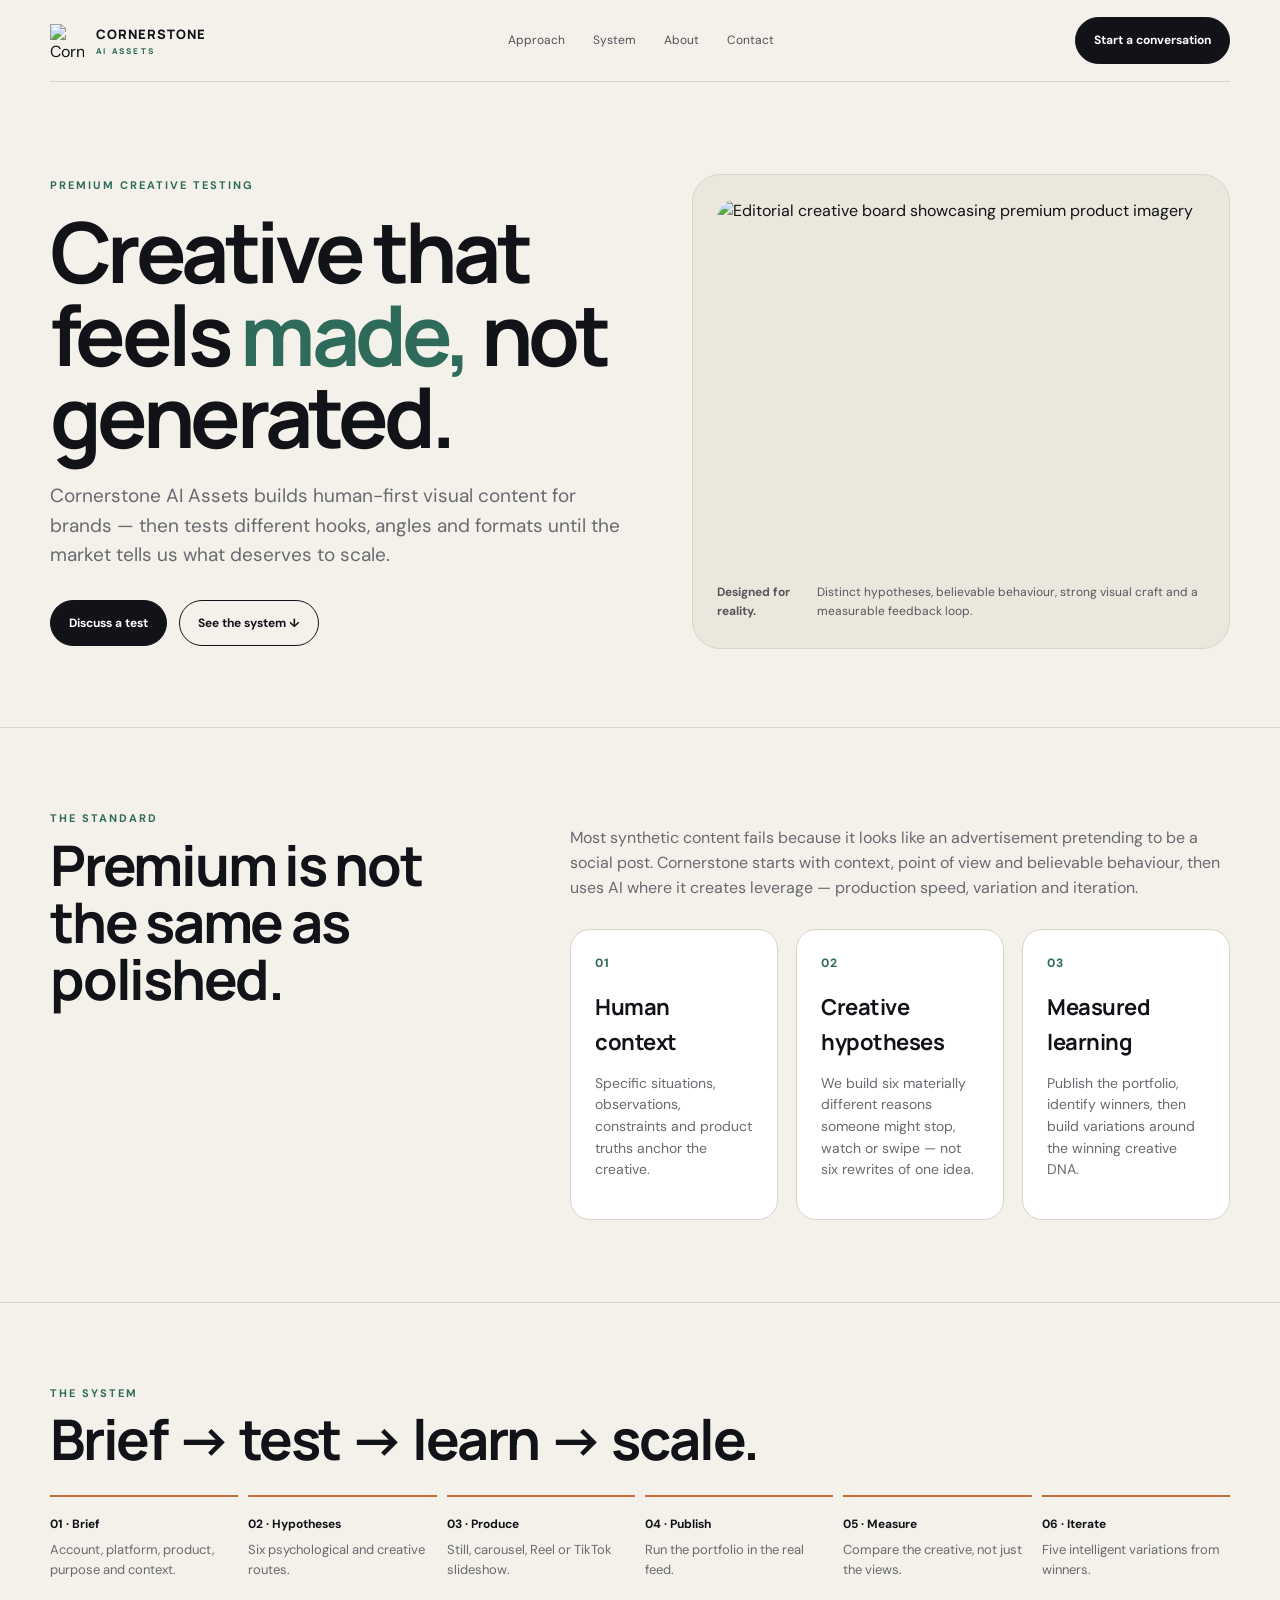
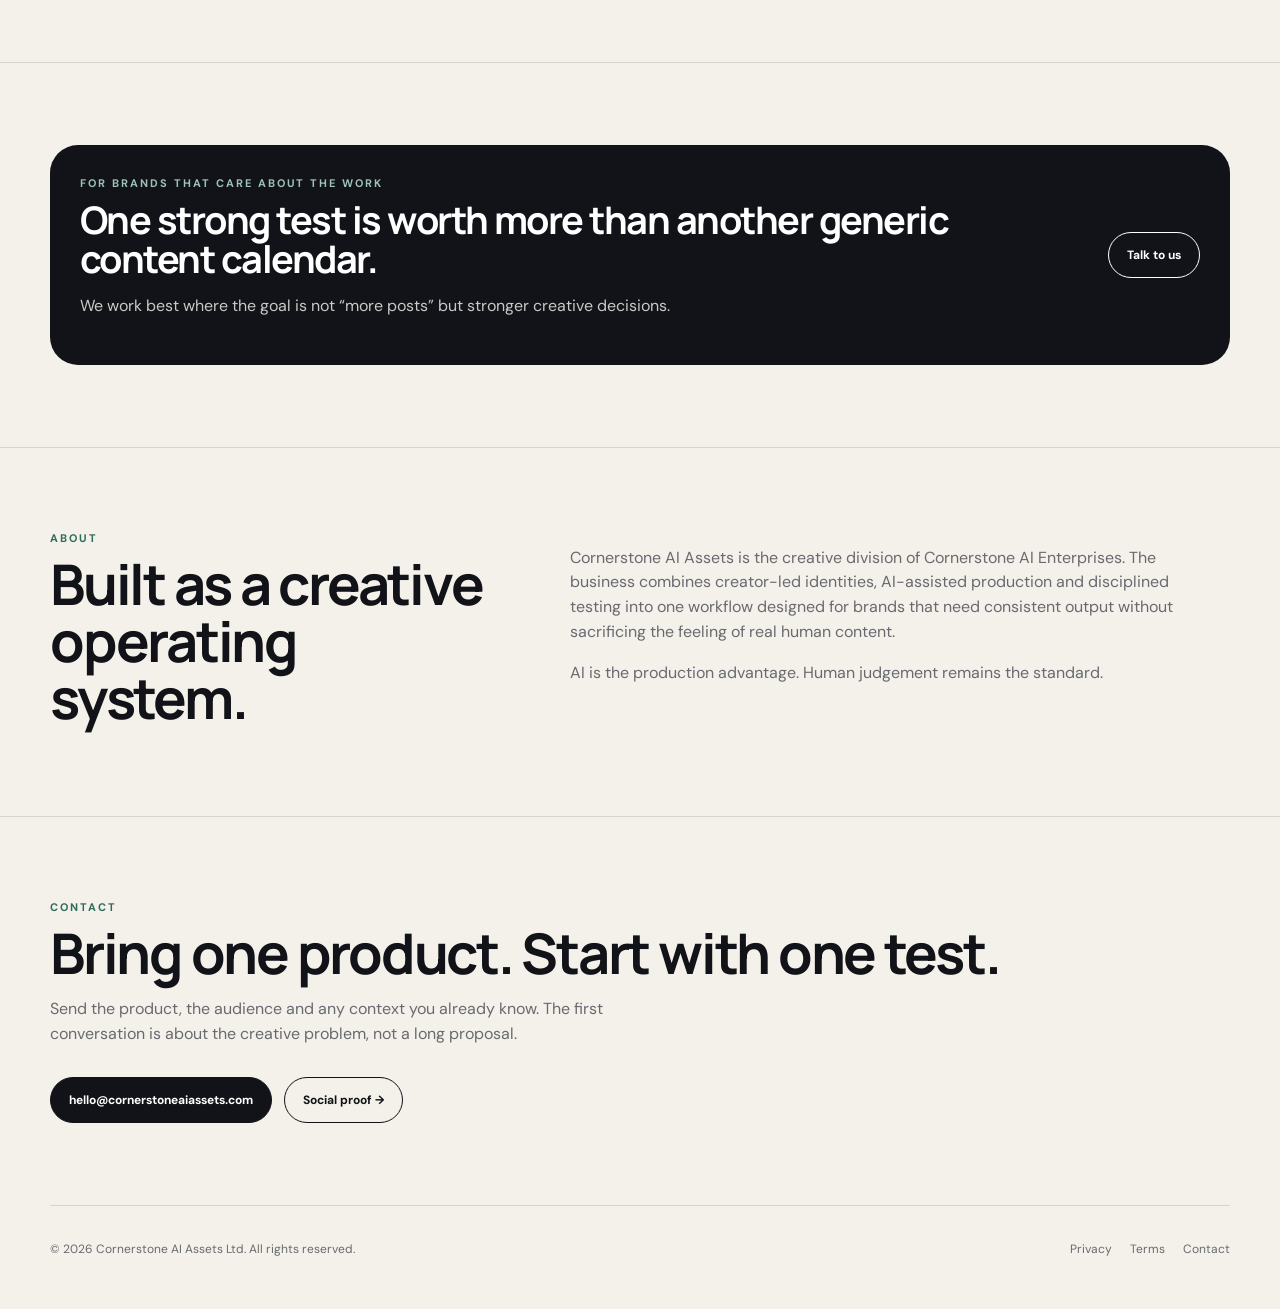
==== index.html @ 00a8f66e "Build Cornerstone AI Assets landing page" ====
<!doctype html>
<html lang="en-GB">
<head>
  <meta charset="UTF-8" />
  <meta name="viewport" content="width=device-width, initial-scale=1.0" />
  <meta name="description" content="Cornerstone AI Assets creates and tests premium, human-first visual content for brands — from creator-led stills and slideshows to short-form video." />
  <meta name="theme-color" content="#F4F1EA" />
  <meta property="og:title" content="Cornerstone AI Assets — Creative Testing, Built for Reality" />
  <meta property="og:description" content="Premium AI-assisted creative built around human context, distinct hypotheses and measurable testing." />
  <meta property="og:type" content="website" />
  <meta property="og:url" content="https://www.cornerstoneaiassets.com/" />
  <meta property="og:image" content="https://www.cornerstoneaiassets.com/assets/social-preview.png" />
  <meta name="twitter:card" content="summary_large_image" />
  <meta name="twitter:title" content="Cornerstone AI Assets" />
  <meta name="twitter:description" content="Premium AI-assisted creative built around human context and measurable testing." />
  <meta name="twitter:image" content="https://www.cornerstoneaiassets.com/assets/social-preview.png" />
  <link rel="icon" href="assets/logo-mark.svg" type="image/svg+xml" />
  <title>Cornerstone AI Assets</title>
  <link rel="preconnect" href="https://fonts.googleapis.com" />
  <link rel="preconnect" href="https://fonts.gstatic.com" crossorigin />
  <link href="https://fonts.googleapis.com/css2?family=DM+Sans:wght@400;500;600;700&family=Manrope:wght@500;600;700;800&display=swap" rel="stylesheet" />
  <style>
    :root{--paper:#F4F1EA;--ink:#111318;--muted:#686A70;--line:#D9D4CA;--accent:#2F6B5B;--accent2:#C86B3C;--panel:#ECE7DC;--white:#fff}
    *{box-sizing:border-box}html{scroll-behavior:smooth}body{margin:0;background:var(--paper);color:var(--ink);font-family:'DM Sans',system-ui,sans-serif;line-height:1.55}a{color:inherit;text-decoration:none}.wrap{width:min(1180px,calc(100% - 40px));margin:auto}.nav{height:82px;display:flex;align-items:center;justify-content:space-between;border-bottom:1px solid var(--line)}.brand{display:flex;align-items:center;gap:12px}.brand img{width:34px;height:34px}.brandname{font-family:Manrope,sans-serif;font-weight:800;letter-spacing:.08em;font-size:13px}.brandname small{display:block;color:var(--accent);font-size:8px;letter-spacing:.28em;margin-top:1px}.links{display:flex;gap:28px;font-size:12px;color:#4F5258}.links a:hover{color:var(--ink)}.btn{display:inline-flex;align-items:center;justify-content:center;gap:8px;padding:13px 18px;border:1px solid var(--ink);border-radius:999px;font-size:12px;font-weight:700}.btn.primary{background:var(--ink);color:var(--white)}.btn.soft{background:transparent}.hero{padding:92px 0 78px;display:grid;grid-template-columns:1.03fr .97fr;gap:70px;align-items:center}.eyebrow{font-size:11px;letter-spacing:.18em;text-transform:uppercase;color:var(--accent);font-weight:700}.hero h1{font-family:Manrope,sans-serif;font-size:clamp(50px,7vw,84px);line-height:.98;letter-spacing:-.055em;margin:16px 0 24px;max-width:760px}.hero h1 span{color:var(--accent)}.hero p{font-size:19px;color:var(--muted);max-width:610px}.actions{display:flex;gap:12px;margin-top:30px;flex-wrap:wrap}.hero-card{background:var(--panel);border:1px solid var(--line);border-radius:28px;padding:24px}.hero-card img{width:100%;display:block;border-radius:20px;aspect-ratio:4/3;object-fit:cover;object-position:center}.note{display:flex;gap:18px;align-items:flex-start;padding:18px 0 4px;font-size:12px;color:#55575D}.section{padding:82px 0;border-top:1px solid var(--line)}.section-grid{display:grid;grid-template-columns:.8fr 1.2fr;gap:80px}.section h2{font-family:Manrope,sans-serif;font-size:clamp(34px,5vw,56px);line-height:1.02;letter-spacing:-.04em;margin:8px 0}.section p{color:var(--muted);max-width:650px}.cards{display:grid;grid-template-columns:repeat(3,1fr);gap:18px}.card{background:var(--white);border:1px solid var(--line);border-radius:20px;padding:24px}.card .num{color:var(--accent);font-weight:800;font-size:12px;letter-spacing:.1em}.card h3{font-family:Manrope,sans-serif;font-size:22px;letter-spacing:-.02em;margin:18px 0 8px}.card p{font-size:14px}.strip{background:var(--ink);color:var(--white);border-radius:28px;padding:30px;display:grid;grid-template-columns:1fr auto;gap:30px;align-items:center}.strip p{color:#C9C9C7}.steps{display:grid;grid-template-columns:repeat(6,1fr);gap:10px;margin-top:28px}.step{border-top:2px solid var(--accent2);padding-top:14px}.step b{font-size:12px}.step span{display:block;font-size:13px;color:var(--muted);margin-top:4px}.footer{border-top:1px solid var(--line);padding:34px 0 50px;font-size:12px;color:var(--muted);display:flex;justify-content:space-between;gap:20px}.footer .legal{display:flex;gap:18px}.small{font-size:11px}.about{max-width:700px}.about p{font-size:16px}@media(max-width:900px){.links{display:none}.hero,.section-grid{grid-template-columns:1fr;gap:36px}.cards{grid-template-columns:1fr}.steps{grid-template-columns:repeat(2,1fr)}.strip{grid-template-columns:1fr}.hero{padding-top:56px}.hero h1{font-size:54px}}
  </style>
</head>
<body>
<header class="wrap nav">
  <a class="brand" href="#top"><img src="assets/logo-mark.svg" alt="Cornerstone AI Assets"/><span class="brandname">CORNERSTONE <small>AI ASSETS</small></span></a>
  <nav class="links"><a href="#work">Approach</a><a href="#system">System</a><a href="#about">About</a><a href="#contact">Contact</a></nav>
  <a class="btn primary" href="mailto:hello@cornerstoneaiassets.com?subject=Creative%20Test">Start a conversation</a>
</header>

<main id="top">
<section class="wrap hero">
  <div>
    <div class="eyebrow">Premium creative testing</div>
    <h1>Creative that feels <span>made,</span> not generated.</h1>
    <p>Cornerstone AI Assets builds human-first visual content for brands — then tests different hooks, angles and formats until the market tells us what deserves to scale.</p>
    <div class="actions"><a class="btn primary" href="mailto:hello@cornerstoneaiassets.com?subject=Creative%20Test">Discuss a test</a><a class="btn soft" href="#system">See the system ↓</a></div>
  </div>
  <div class="hero-card"><img src="assets/hero-editorial.jpg" alt="Editorial creative board showcasing premium product imagery"/><div class="note"><strong>Designed for reality.</strong><span>Distinct hypotheses, believable behaviour, strong visual craft and a measurable feedback loop.</span></div></div>
</section>

<section id="work" class="section"><div class="wrap section-grid"><div><div class="eyebrow">The standard</div><h2>Premium is not the same as polished.</h2></div><div><p>Most synthetic content fails because it looks like an advertisement pretending to be a social post. Cornerstone starts with context, point of view and believable behaviour, then uses AI where it creates leverage — production speed, variation and iteration.</p><div class="cards" style="margin-top:28px"><article class="card"><div class="num">01</div><h3>Human context</h3><p>Specific situations, observations, constraints and product truths anchor the creative.</p></article><article class="card"><div class="num">02</div><h3>Creative hypotheses</h3><p>We build six materially different reasons someone might stop, watch or swipe — not six rewrites of one idea.</p></article><article class="card"><div class="num">03</div><h3>Measured learning</h3><p>Publish the portfolio, identify winners, then build variations around the winning creative DNA.</p></article></div></div></div></section>

<section id="system" class="section"><div class="wrap"><div class="eyebrow">The system</div><h2>Brief → test → learn → scale.</h2><div class="steps"><div class="step"><b>01 · Brief</b><span>Account, platform, product, purpose and context.</span></div><div class="step"><b>02 · Hypotheses</b><span>Six psychological and creative routes.</span></div><div class="step"><b>03 · Produce</b><span>Still, carousel, Reel or TikTok slideshow.</span></div><div class="step"><b>04 · Publish</b><span>Run the portfolio in the real feed.</span></div><div class="step"><b>05 · Measure</b><span>Compare the creative, not just the views.</span></div><div class="step"><b>06 · Iterate</b><span>Five intelligent variations from winners.</span></div></div></div></section>

<section class="section"><div class="wrap"><div class="strip"><div><div class="eyebrow" style="color:#9FC2B6">For brands that care about the work</div><h2 style="color:#fff;margin:8px 0;font-size:38px">One strong test is worth more than another generic content calendar.</h2><p>We work best where the goal is not “more posts” but stronger creative decisions.</p></div><a class="btn" style="border-color:#fff;color:#fff" href="mailto:hello@cornerstoneaiassets.com?subject=Creative%20Test">Talk to us</a></div></div></section>

<section id="about" class="section"><div class="wrap section-grid"><div><div class="eyebrow">About</div><h2>Built as a creative operating system.</h2></div><div class="about"><p>Cornerstone AI Assets is the creative division of Cornerstone AI Enterprises. The business combines creator-led identities, AI-assisted production and disciplined testing into one workflow designed for brands that need consistent output without sacrificing the feeling of real human content.</p><p>AI is the production advantage. Human judgement remains the standard.</p></div></div></section>

<section id="contact" class="section"><div class="wrap"><div class="eyebrow">Contact</div><h2>Bring one product. Start with one test.</h2><p style="max-width:620px">Send the product, the audience and any context you already know. The first conversation is about the creative problem, not a long proposal.</p><div class="actions"><a class="btn primary" href="mailto:hello@cornerstoneaiassets.com?subject=Creative%20Test">hello@cornerstoneaiassets.com</a><a class="btn soft" href="https://www.instagram.com/" rel="noopener">Social proof →</a></div></div></section>
</main>

<footer class="wrap footer"><span>© 2026 Cornerstone AI Assets Ltd. All rights reserved.</span><div class="legal"><a href="privacy.html">Privacy</a><a href="terms.html">Terms</a><a href="contact.html">Contact</a></div></footer>
</body>
</html>
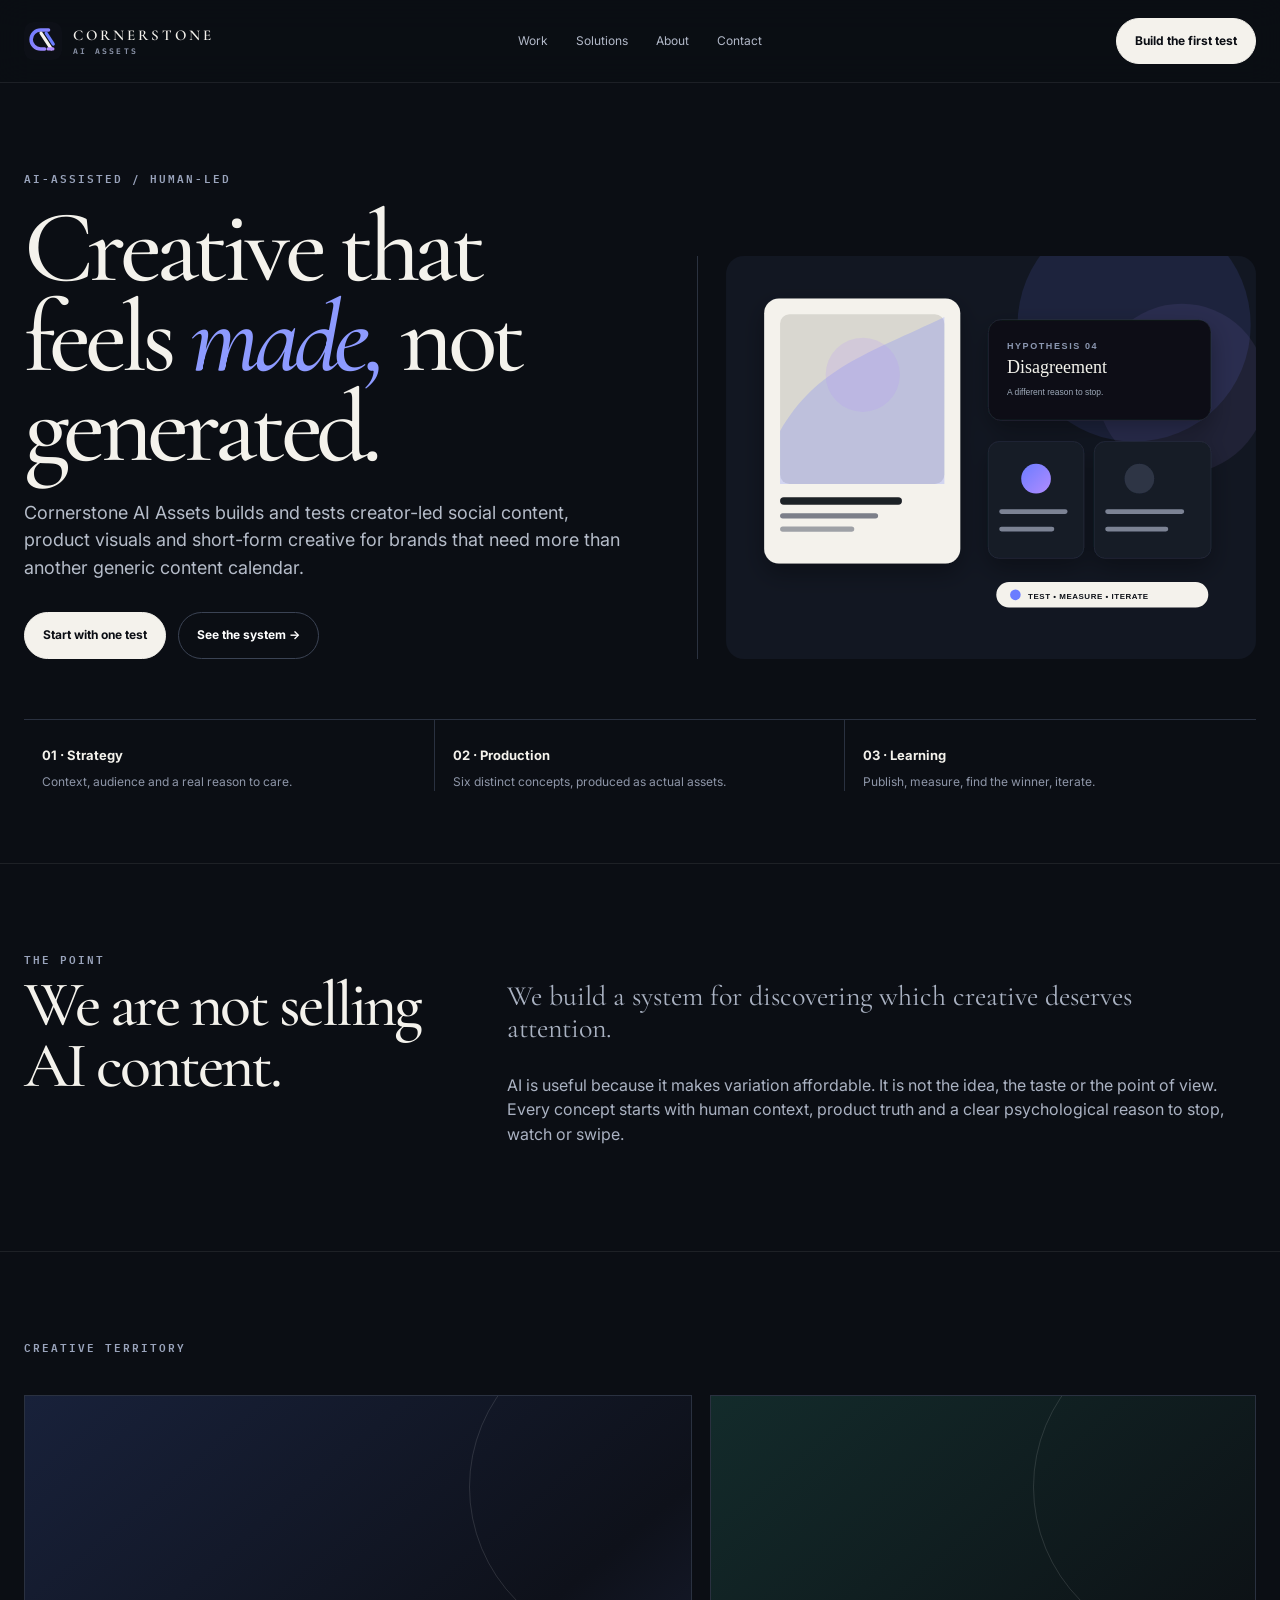
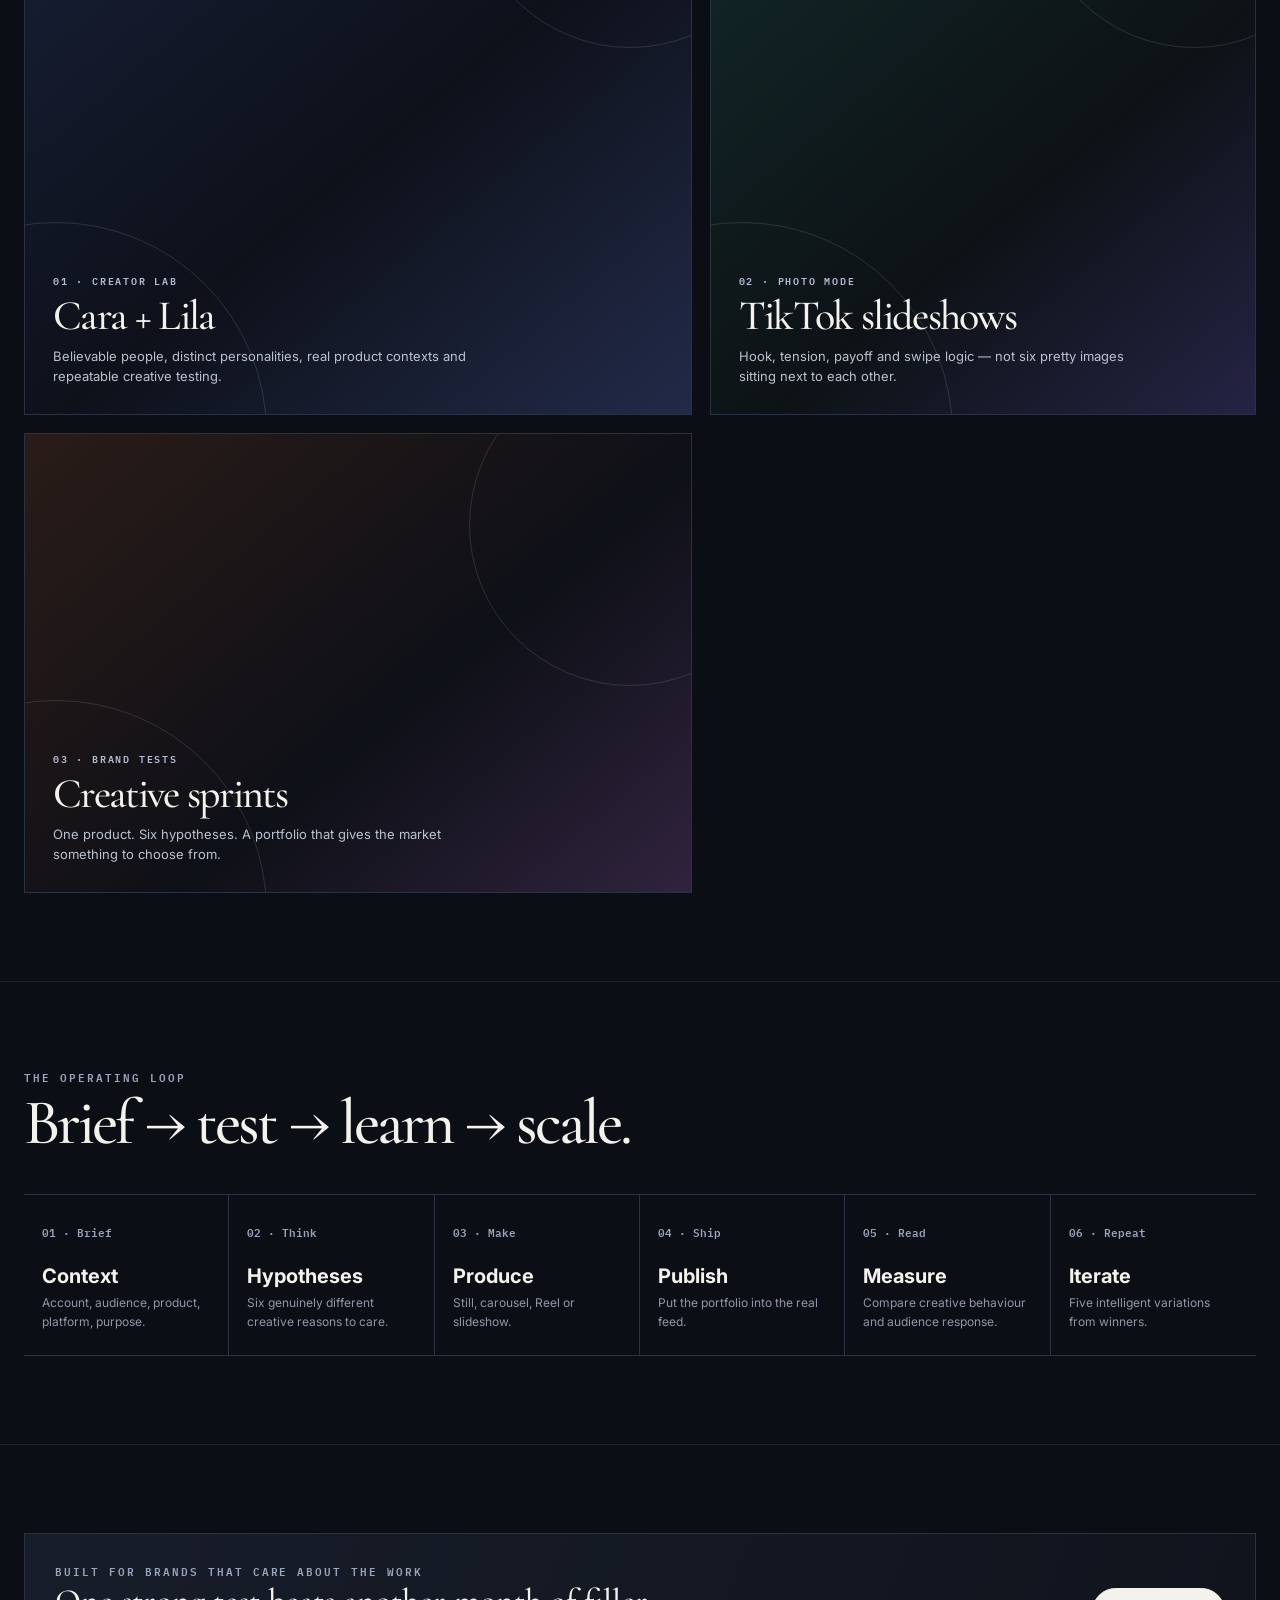
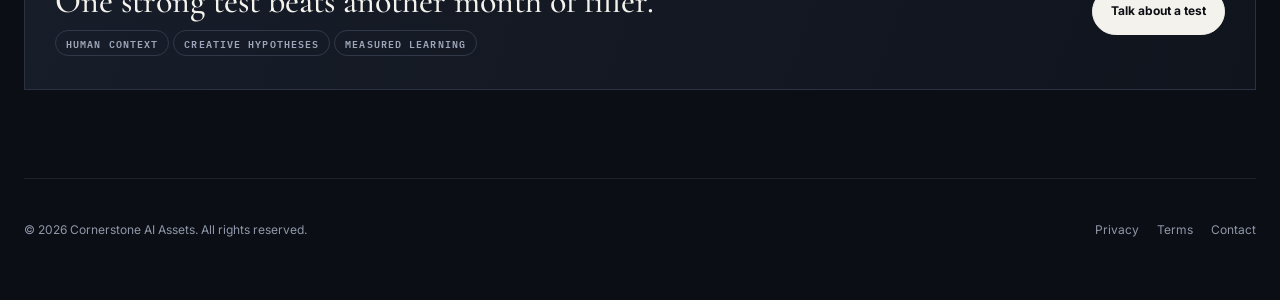
==== commit 45003e2e: "Rebuild Cornerstone AI Assets homepage" ====
--- a/index.html
+++ b/index.html
@@ -1,58 +1 @@
-<!doctype html>
-<html lang="en-GB">
-<head>
-  <meta charset="UTF-8" />
-  <meta name="viewport" content="width=device-width, initial-scale=1.0" />
-  <meta name="description" content="Cornerstone AI Assets creates and tests premium, human-first visual content for brands — from creator-led stills and slideshows to short-form video." />
-  <meta name="theme-color" content="#F4F1EA" />
-  <meta property="og:title" content="Cornerstone AI Assets — Creative Testing, Built for Reality" />
-  <meta property="og:description" content="Premium AI-assisted creative built around human context, distinct hypotheses and measurable testing." />
-  <meta property="og:type" content="website" />
-  <meta property="og:url" content="https://www.cornerstoneaiassets.com/" />
-  <meta property="og:image" content="https://www.cornerstoneaiassets.com/assets/social-preview.png" />
-  <meta name="twitter:card" content="summary_large_image" />
-  <meta name="twitter:title" content="Cornerstone AI Assets" />
-  <meta name="twitter:description" content="Premium AI-assisted creative built around human context and measurable testing." />
-  <meta name="twitter:image" content="https://www.cornerstoneaiassets.com/assets/social-preview.png" />
-  <link rel="icon" href="assets/logo-mark.svg" type="image/svg+xml" />
-  <title>Cornerstone AI Assets</title>
-  <link rel="preconnect" href="https://fonts.googleapis.com" />
-  <link rel="preconnect" href="https://fonts.gstatic.com" crossorigin />
-  <link href="https://fonts.googleapis.com/css2?family=DM+Sans:wght@400;500;600;700&family=Manrope:wght@500;600;700;800&display=swap" rel="stylesheet" />
-  <style>
-    :root{--paper:#F4F1EA;--ink:#111318;--muted:#686A70;--line:#D9D4CA;--accent:#2F6B5B;--accent2:#C86B3C;--panel:#ECE7DC;--white:#fff}
-    *{box-sizing:border-box}html{scroll-behavior:smooth}body{margin:0;background:var(--paper);color:var(--ink);font-family:'DM Sans',system-ui,sans-serif;line-height:1.55}a{color:inherit;text-decoration:none}.wrap{width:min(1180px,calc(100% - 40px));margin:auto}.nav{height:82px;display:flex;align-items:center;justify-content:space-between;border-bottom:1px solid var(--line)}.brand{display:flex;align-items:center;gap:12px}.brand img{width:34px;height:34px}.brandname{font-family:Manrope,sans-serif;font-weight:800;letter-spacing:.08em;font-size:13px}.brandname small{display:block;color:var(--accent);font-size:8px;letter-spacing:.28em;margin-top:1px}.links{display:flex;gap:28px;font-size:12px;color:#4F5258}.links a:hover{color:var(--ink)}.btn{display:inline-flex;align-items:center;justify-content:center;gap:8px;padding:13px 18px;border:1px solid var(--ink);border-radius:999px;font-size:12px;font-weight:700}.btn.primary{background:var(--ink);color:var(--white)}.btn.soft{background:transparent}.hero{padding:92px 0 78px;display:grid;grid-template-columns:1.03fr .97fr;gap:70px;align-items:center}.eyebrow{font-size:11px;letter-spacing:.18em;text-transform:uppercase;color:var(--accent);font-weight:700}.hero h1{font-family:Manrope,sans-serif;font-size:clamp(50px,7vw,84px);line-height:.98;letter-spacing:-.055em;margin:16px 0 24px;max-width:760px}.hero h1 span{color:var(--accent)}.hero p{font-size:19px;color:var(--muted);max-width:610px}.actions{display:flex;gap:12px;margin-top:30px;flex-wrap:wrap}.hero-card{background:var(--panel);border:1px solid var(--line);border-radius:28px;padding:24px}.hero-card img{width:100%;display:block;border-radius:20px;aspect-ratio:4/3;object-fit:cover;object-position:center}.note{display:flex;gap:18px;align-items:flex-start;padding:18px 0 4px;font-size:12px;color:#55575D}.section{padding:82px 0;border-top:1px solid var(--line)}.section-grid{display:grid;grid-template-columns:.8fr 1.2fr;gap:80px}.section h2{font-family:Manrope,sans-serif;font-size:clamp(34px,5vw,56px);line-height:1.02;letter-spacing:-.04em;margin:8px 0}.section p{color:var(--muted);max-width:650px}.cards{display:grid;grid-template-columns:repeat(3,1fr);gap:18px}.card{background:var(--white);border:1px solid var(--line);border-radius:20px;padding:24px}.card .num{color:var(--accent);font-weight:800;font-size:12px;letter-spacing:.1em}.card h3{font-family:Manrope,sans-serif;font-size:22px;letter-spacing:-.02em;margin:18px 0 8px}.card p{font-size:14px}.strip{background:var(--ink);color:var(--white);border-radius:28px;padding:30px;display:grid;grid-template-columns:1fr auto;gap:30px;align-items:center}.strip p{color:#C9C9C7}.steps{display:grid;grid-template-columns:repeat(6,1fr);gap:10px;margin-top:28px}.step{border-top:2px solid var(--accent2);padding-top:14px}.step b{font-size:12px}.step span{display:block;font-size:13px;color:var(--muted);margin-top:4px}.footer{border-top:1px solid var(--line);padding:34px 0 50px;font-size:12px;color:var(--muted);display:flex;justify-content:space-between;gap:20px}.footer .legal{display:flex;gap:18px}.small{font-size:11px}.about{max-width:700px}.about p{font-size:16px}@media(max-width:900px){.links{display:none}.hero,.section-grid{grid-template-columns:1fr;gap:36px}.cards{grid-template-columns:1fr}.steps{grid-template-columns:repeat(2,1fr)}.strip{grid-template-columns:1fr}.hero{padding-top:56px}.hero h1{font-size:54px}}
-  </style>
-</head>
-<body>
-<header class="wrap nav">
-  <a class="brand" href="#top"><img src="assets/logo-mark.svg" alt="Cornerstone AI Assets"/><span class="brandname">CORNERSTONE <small>AI ASSETS</small></span></a>
-  <nav class="links"><a href="#work">Approach</a><a href="#system">System</a><a href="#about">About</a><a href="#contact">Contact</a></nav>
-  <a class="btn primary" href="mailto:hello@cornerstoneaiassets.com?subject=Creative%20Test">Start a conversation</a>
-</header>
-
-<main id="top">
-<section class="wrap hero">
-  <div>
-    <div class="eyebrow">Premium creative testing</div>
-    <h1>Creative that feels <span>made,</span> not generated.</h1>
-    <p>Cornerstone AI Assets builds human-first visual content for brands — then tests different hooks, angles and formats until the market tells us what deserves to scale.</p>
-    <div class="actions"><a class="btn primary" href="mailto:hello@cornerstoneaiassets.com?subject=Creative%20Test">Discuss a test</a><a class="btn soft" href="#system">See the system ↓</a></div>
-  </div>
-  <div class="hero-card"><img src="assets/hero-editorial.jpg" alt="Editorial creative board showcasing premium product imagery"/><div class="note"><strong>Designed for reality.</strong><span>Distinct hypotheses, believable behaviour, strong visual craft and a measurable feedback loop.</span></div></div>
-</section>
-
-<section id="work" class="section"><div class="wrap section-grid"><div><div class="eyebrow">The standard</div><h2>Premium is not the same as polished.</h2></div><div><p>Most synthetic content fails because it looks like an advertisement pretending to be a social post. Cornerstone starts with context, point of view and believable behaviour, then uses AI where it creates leverage — production speed, variation and iteration.</p><div class="cards" style="margin-top:28px"><article class="card"><div class="num">01</div><h3>Human context</h3><p>Specific situations, observations, constraints and product truths anchor the creative.</p></article><article class="card"><div class="num">02</div><h3>Creative hypotheses</h3><p>We build six materially different reasons someone might stop, watch or swipe — not six rewrites of one idea.</p></article><article class="card"><div class="num">03</div><h3>Measured learning</h3><p>Publish the portfolio, identify winners, then build variations around the winning creative DNA.</p></article></div></div></div></section>
-
-<section id="system" class="section"><div class="wrap"><div class="eyebrow">The system</div><h2>Brief → test → learn → scale.</h2><div class="steps"><div class="step"><b>01 · Brief</b><span>Account, platform, product, purpose and context.</span></div><div class="step"><b>02 · Hypotheses</b><span>Six psychological and creative routes.</span></div><div class="step"><b>03 · Produce</b><span>Still, carousel, Reel or TikTok slideshow.</span></div><div class="step"><b>04 · Publish</b><span>Run the portfolio in the real feed.</span></div><div class="step"><b>05 · Measure</b><span>Compare the creative, not just the views.</span></div><div class="step"><b>06 · Iterate</b><span>Five intelligent variations from winners.</span></div></div></div></section>
-
-<section class="section"><div class="wrap"><div class="strip"><div><div class="eyebrow" style="color:#9FC2B6">For brands that care about the work</div><h2 style="color:#fff;margin:8px 0;font-size:38px">One strong test is worth more than another generic content calendar.</h2><p>We work best where the goal is not “more posts” but stronger creative decisions.</p></div><a class="btn" style="border-color:#fff;color:#fff" href="mailto:hello@cornerstoneaiassets.com?subject=Creative%20Test">Talk to us</a></div></div></section>
-
-<section id="about" class="section"><div class="wrap section-grid"><div><div class="eyebrow">About</div><h2>Built as a creative operating system.</h2></div><div class="about"><p>Cornerstone AI Assets is the creative division of Cornerstone AI Enterprises. The business combines creator-led identities, AI-assisted production and disciplined testing into one workflow designed for brands that need consistent output without sacrificing the feeling of real human content.</p><p>AI is the production advantage. Human judgement remains the standard.</p></div></div></section>
-
-<section id="contact" class="section"><div class="wrap"><div class="eyebrow">Contact</div><h2>Bring one product. Start with one test.</h2><p style="max-width:620px">Send the product, the audience and any context you already know. The first conversation is about the creative problem, not a long proposal.</p><div class="actions"><a class="btn primary" href="mailto:hello@cornerstoneaiassets.com?subject=Creative%20Test">hello@cornerstoneaiassets.com</a><a class="btn soft" href="https://www.instagram.com/" rel="noopener">Social proof →</a></div></div></section>
-</main>
-
-<footer class="wrap footer"><span>© 2026 Cornerstone AI Assets Ltd. All rights reserved.</span><div class="legal"><a href="privacy.html">Privacy</a><a href="terms.html">Terms</a><a href="contact.html">Contact</a></div></footer>
-</body>
-</html>
+<!doctype html><html lang="en-GB"><head><meta charset="utf-8"><meta name="viewport" content="width=device-width, initial-scale=1"><title>Cornerstone AI Assets — Creative that earns attention</title><meta name="description" content="Human-first creative testing for brands. Creator-led content, stills, carousels, short-form video and TikTok slideshows, built around distinct hypotheses and measured learning."><meta property="og:title" content="Cornerstone AI Assets — Creative that earns attention"><meta property="og:description" content="Human-first creative. AI-assisted production. Measured testing."><meta property="og:type" content="website"><meta property="og:url" content="https://www.cornerstoneaiassets.com/"><meta property="og:image" content="https://www.cornerstoneaiassets.com/assets/og-preview.svg"><meta name="twitter:card" content="summary_large_image"><meta name="twitter:image" content="https://www.cornerstoneaiassets.com/assets/og-preview.svg"><link rel="icon" href="assets/logo-mark.svg" type="image/svg+xml"><link rel="stylesheet" href="assets/site.css"><link rel="preconnect" href="https://fonts.googleapis.com"><link rel="preconnect" href="https://fonts.gstatic.com" crossorigin><link href="https://fonts.googleapis.com/css2?family=Cormorant+Garamond:ital,wght@0,400;0,500;1,400;1,500&family=IBM+Plex+Mono:wght@400;500;600&family=Inter:wght@400;500;600;700&display=swap" rel="stylesheet"></head><body><header class="topbar"><div class="shell nav"><a class="brand" href="index.html"><img src="assets/logo-mark.svg" alt="Cornerstone AI Assets"><span class="brand-word">CORNERSTONE<small>AI ASSETS</small></span></a><nav class="navlinks"><a href="work.html">Work</a><a href="services.html">Solutions</a><a href="about.html">About</a><a href="contact.html">Contact</a></nav><a class="btn btn-primary nav-cta" href="contact.html">Build the first test</a></div></header><main><section class="shell hero"><div class="hero-grid"><div><div class="eyebrow">AI-assisted / human-led</div><h1>Creative that feels <em>made,</em> not generated.</h1><p class="hero-copy">Cornerstone AI Assets builds and tests creator-led social content, product visuals and short-form creative for brands that need more than another generic content calendar.</p><div class="hero-actions"><a class="btn btn-primary" href="contact.html">Start with one test</a><a class="btn btn-ghost" href="work.html">See the system →</a></div></div><div class="hero-art"><img src="assets/hero-art.svg" alt="Editorial creative testing composition"></div></div><div class="hero-index"><div><b>01 · Strategy</b><span>Context, audience and a real reason to care.</span></div><div><b>02 · Production</b><span>Six distinct concepts, produced as actual assets.</span></div><div><b>03 · Learning</b><span>Publish, measure, find the winner, iterate.</span></div></div></section><section class="section"><div class="shell intro"><div><div class="eyebrow">The point</div><h2>We are not selling AI content.</h2></div><div><p class="manifesto">We build a system for discovering which creative deserves attention.</p><p>AI is useful because it makes variation affordable. It is not the idea, the taste or the point of view. Every concept starts with human context, product truth and a clear psychological reason to stop, watch or swipe.</p></div></div></section><section class="section" id="work"><div class="shell"><div class="eyebrow">Creative territory</div><div class="work-grid"><a class="work-card tall" href="work.html#creator-lab"><div class="work-art"></div><div class="work-copy"><div class="work-kicker">01 · Creator lab</div><div class="work-title">Cara + Lila</div><div class="work-sub">Believable people, distinct personalities, real product contexts and repeatable creative testing.</div></div></a><a class="work-card" href="work.html#slideshow"><div class="work-art green"></div><div class="work-copy"><div class="work-kicker">02 · Photo mode</div><div class="work-title">TikTok slideshows</div><div class="work-sub">Hook, tension, payoff and swipe logic — not six pretty images sitting next to each other.</div></div></a><a class="work-card" href="work.html#commercial"><div class="work-art orange"></div><div class="work-copy"><div class="work-kicker">03 · Brand tests</div><div class="work-title">Creative sprints</div><div class="work-sub">One product. Six hypotheses. A portfolio that gives the market something to choose from.</div></div></a></div></div></section><section class="section"><div class="shell"><div class="eyebrow">The operating loop</div><h2>Brief → test → learn → scale.</h2><div class="system"><div class="system-step"><b>01 · Brief</b><h3>Context</h3><p>Account, audience, product, platform, purpose.</p></div><div class="system-step"><b>02 · Think</b><h3>Hypotheses</h3><p>Six genuinely different creative reasons to care.</p></div><div class="system-step"><b>03 · Make</b><h3>Produce</h3><p>Still, carousel, Reel or slideshow.</p></div><div class="system-step"><b>04 · Ship</b><h3>Publish</h3><p>Put the portfolio into the real feed.</p></div><div class="system-step"><b>05 · Read</b><h3>Measure</h3><p>Compare creative behaviour and audience response.</p></div><div class="system-step"><b>06 · Repeat</b><h3>Iterate</h3><p>Five intelligent variations from winners.</p></div></div></div></section><section class="section"><div class="shell"><div class="band"><div><div class="eyebrow">Built for brands that care about the work</div><h3>One strong test beats another month of filler.</h3><div class="pill">Human context</div><div class="pill">Creative hypotheses</div><div class="pill">Measured learning</div></div><a class="btn btn-primary" href="contact.html">Talk about a test</a></div></div></section></main><footer class="shell footer"><span>© 2026 Cornerstone AI Assets. All rights reserved.</span><div class="footer-links"><a href="privacy.html">Privacy</a><a href="terms.html">Terms</a><a href="contact.html">Contact</a></div></footer></body></html>
--- a/assets/site.css
+++ b/assets/site.css
@@ -0,0 +1 @@
+:root{--ink:#0b0e14;--ink2:#121722;--paper:#f4f2ec;--muted:#9ea6b8;--line:#2a3140;--blue:#6b7cff;--violet:#b18cff;--soft:#e4e2da}*{box-sizing:border-box}html{scroll-behavior:smooth}body{margin:0;background:var(--ink);color:var(--paper);font-family:Inter,Arial,sans-serif;line-height:1.55}a{text-decoration:none;color:inherit}.shell{width:min(1240px,calc(100% - 48px));margin:auto}.serif{font-family:"Cormorant Garamond",Georgia,serif}.mono{font-family:"IBM Plex Mono",monospace}.eyebrow{font:600 11px/1.2 "IBM Plex Mono",monospace;letter-spacing:.18em;text-transform:uppercase;color:#9aa4bc}.topbar{position:sticky;top:0;z-index:50;background:rgba(11,14,20,.86);backdrop-filter:blur(16px);border-bottom:1px solid rgba(255,255,255,.08)}.nav{height:82px;display:grid;grid-template-columns:1fr auto 1fr;align-items:center}.brand{display:flex;align-items:center;gap:11px}.brand img{width:38px;height:38px}.brand-word{font:600 15px/1 "Cormorant Garamond",Georgia,serif;letter-spacing:.2em}.brand-word small{display:block;margin-top:4px;font:600 8px/1 "IBM Plex Mono",monospace;letter-spacing:.28em;color:#8f98ad}.navlinks{display:flex;gap:28px;color:#b2b9c8;font-size:12px}.navlinks a:hover{color:#fff}.nav-cta{justify-self:end}.btn{display:inline-flex;align-items:center;justify-content:center;padding:13px 18px;border-radius:999px;border:1px solid #3b4354;font-size:12px;font-weight:700}.btn-primary{background:var(--paper);color:var(--ink);border-color:var(--paper)}.btn-ghost{color:#fff;background:transparent}.hero{padding:88px 0 72px}.hero-grid{display:grid;grid-template-columns:1.05fr .95fr;gap:56px;align-items:end}.hero h1{font:500 clamp(64px,8vw,108px)/.88 "Cormorant Garamond",Georgia,serif;letter-spacing:-.055em;margin:18px 0 26px}.hero h1 em{color:#8d9aff}.hero-copy{max-width:600px;color:#b5bcc9;font-size:18px}.hero-actions{display:flex;gap:12px;margin-top:30px;flex-wrap:wrap}.hero-art{border-left:1px solid #2b3240;padding-left:28px}.hero-art img{width:100%;display:block}.hero-index{display:grid;grid-template-columns:repeat(3,1fr);border-top:1px solid var(--line);margin-top:60px}.hero-index div{padding:22px 18px 0;border-right:1px solid var(--line)}.hero-index div:last-child{border-right:0}.hero-index b{font-size:13px}.hero-index span{display:block;color:#8e96a8;font-size:12px;margin-top:6px}.section{padding:88px 0;border-top:1px solid rgba(255,255,255,.08)}.intro{display:grid;grid-template-columns:.7fr 1.3fr;gap:80px}.section h2{font:500 clamp(42px,5vw,72px)/.95 "Cormorant Garamond",Georgia,serif;letter-spacing:-.045em;margin:10px 0 22px}.section p{color:#aab2c2;max-width:720px}.manifesto{font:400 28px/1.15 "Cormorant Garamond",Georgia,serif;color:#fff;max-width:720px}.work-grid{display:grid;grid-template-columns:1.1fr .9fr;gap:18px;margin-top:42px}.work-card{position:relative;overflow:hidden;background:var(--ink2);min-height:460px;border:1px solid var(--line)}.work-card.tall{min-height:620px}.work-art{position:absolute;inset:0;background:linear-gradient(140deg,#18213a 0%,#0e111a 55%,#222a49 100%)}.work-art.green{background:linear-gradient(140deg,#132b2b 0%,#0d1216 62%,#252344 100%)}.work-art.orange{background:linear-gradient(140deg,#2a1c18 0%,#0e1017 58%,#30233e 100%)}.work-art:before,.work-art:after{content:"";position:absolute;border:1px solid rgba(255,255,255,.12);border-radius:50%}.work-art:before{width:320px;height:320px;right:-100px;top:-70px}.work-art:after{width:420px;height:420px;left:-180px;bottom:-230px}.work-copy{position:absolute;left:28px;right:28px;bottom:28px}.work-kicker{font:600 10px/1.2 "IBM Plex Mono",monospace;letter-spacing:.18em;text-transform:uppercase;color:#b3bcd0}.work-title{font:500 42px/.96 "Cormorant Garamond",Georgia,serif;letter-spacing:-.04em;margin-top:10px}.work-sub{font-size:13px;color:#bbc2cf;margin-top:10px;max-width:420px}.system{margin-top:40px;display:grid;grid-template-columns:repeat(6,1fr);border-top:1px solid var(--line);border-bottom:1px solid var(--line)}.system-step{padding:24px 18px;border-right:1px solid var(--line)}.system-step:last-child{border-right:0}.system-step b{font:600 11px/1 "IBM Plex Mono",monospace;color:#9aa4bc}.system-step h3{font-size:20px;line-height:1;margin:22px 0 8px}.system-step p{font-size:12px;color:#8f97a8;margin:0}.band{padding:30px;background:linear-gradient(110deg,#171d29,#10141d);border:1px solid var(--line);display:flex;justify-content:space-between;align-items:center;gap:30px}.band h3{font:500 34px/1 "Cormorant Garamond",Georgia,serif;margin:8px 0}.quote{border-left:2px solid var(--blue);padding-left:22px;font:400 28px/1.15 "Cormorant Garamond",Georgia,serif;max-width:760px}.footer{padding:42px 0 60px;border-top:1px solid rgba(255,255,255,.08);display:flex;justify-content:space-between;gap:24px;color:#8f97a8;font-size:12px}.footer-links{display:flex;gap:18px}.legal{max-width:840px;padding:70px 0 110px}.legal h1{font:500 64px/.95 "Cormorant Garamond",Georgia,serif;margin:12px 0 8px}.legal h2{font-size:22px;margin-top:42px}.legal p,.legal li{color:#aab2c2;font-size:14px;line-height:1.75}.legal ul{padding-left:20px}.form{max-width:720px}.form label{display:block;font:600 11px/1 "IBM Plex Mono",monospace;letter-spacing:.12em;text-transform:uppercase;color:#929baf;margin-bottom:18px}.form input,.form textarea,.form select{width:100%;margin-top:9px;background:#111620;border:1px solid #303848;color:#f4f2ec;padding:14px 15px;border-radius:10px;font:14px Inter,Arial,sans-serif}.form textarea{min-height:150px;resize:vertical}.pill{display:inline-flex;padding:7px 10px;border:1px solid #313949;border-radius:999px;color:#9ea7b9;font:600 10px/1 "IBM Plex Mono",monospace;letter-spacing:.11em;text-transform:uppercase;margin:3px 4px 3px 0}.light{background:var(--paper);color:var(--ink)}.resource-grid{display:grid;grid-template-columns:repeat(3,1fr);gap:16px;margin-top:28px}.resource{border:1px solid var(--line);padding:22px;background:#10141d}.resource b{display:block;margin-bottom:8px}.resource span{font-size:12px;color:#8e97a9}@media(max-width:980px){.nav{grid-template-columns:1fr auto}.navlinks{display:none}.hero-grid,.intro,.work-grid{grid-template-columns:1fr}.hero-art{border-left:0;padding-left:0}.system{grid-template-columns:repeat(2,1fr)}.system-step:nth-child(2n){border-right:0}.resource-grid{grid-template-columns:1fr 1fr}}@media(max-width:640px){.shell{width:min(100% - 30px,1240px)}.nav{height:72px}.hero{padding:58px 0}.hero h1{font-size:54px}.hero-index{grid-template-columns:1fr}.hero-index div{border-right:0;border-bottom:1px solid var(--line)}.hero-index div:last-child{border-bottom:0}.system{grid-template-columns:1fr}.system-step{border-right:0;border-bottom:1px solid var(--line)}.work-card,.work-card.tall{min-height:420px}.band{flex-direction:column;align-items:flex-start}.footer{flex-direction:column}.resource-grid{grid-template-columns:1fr}.legal h1{font-size:48px}}
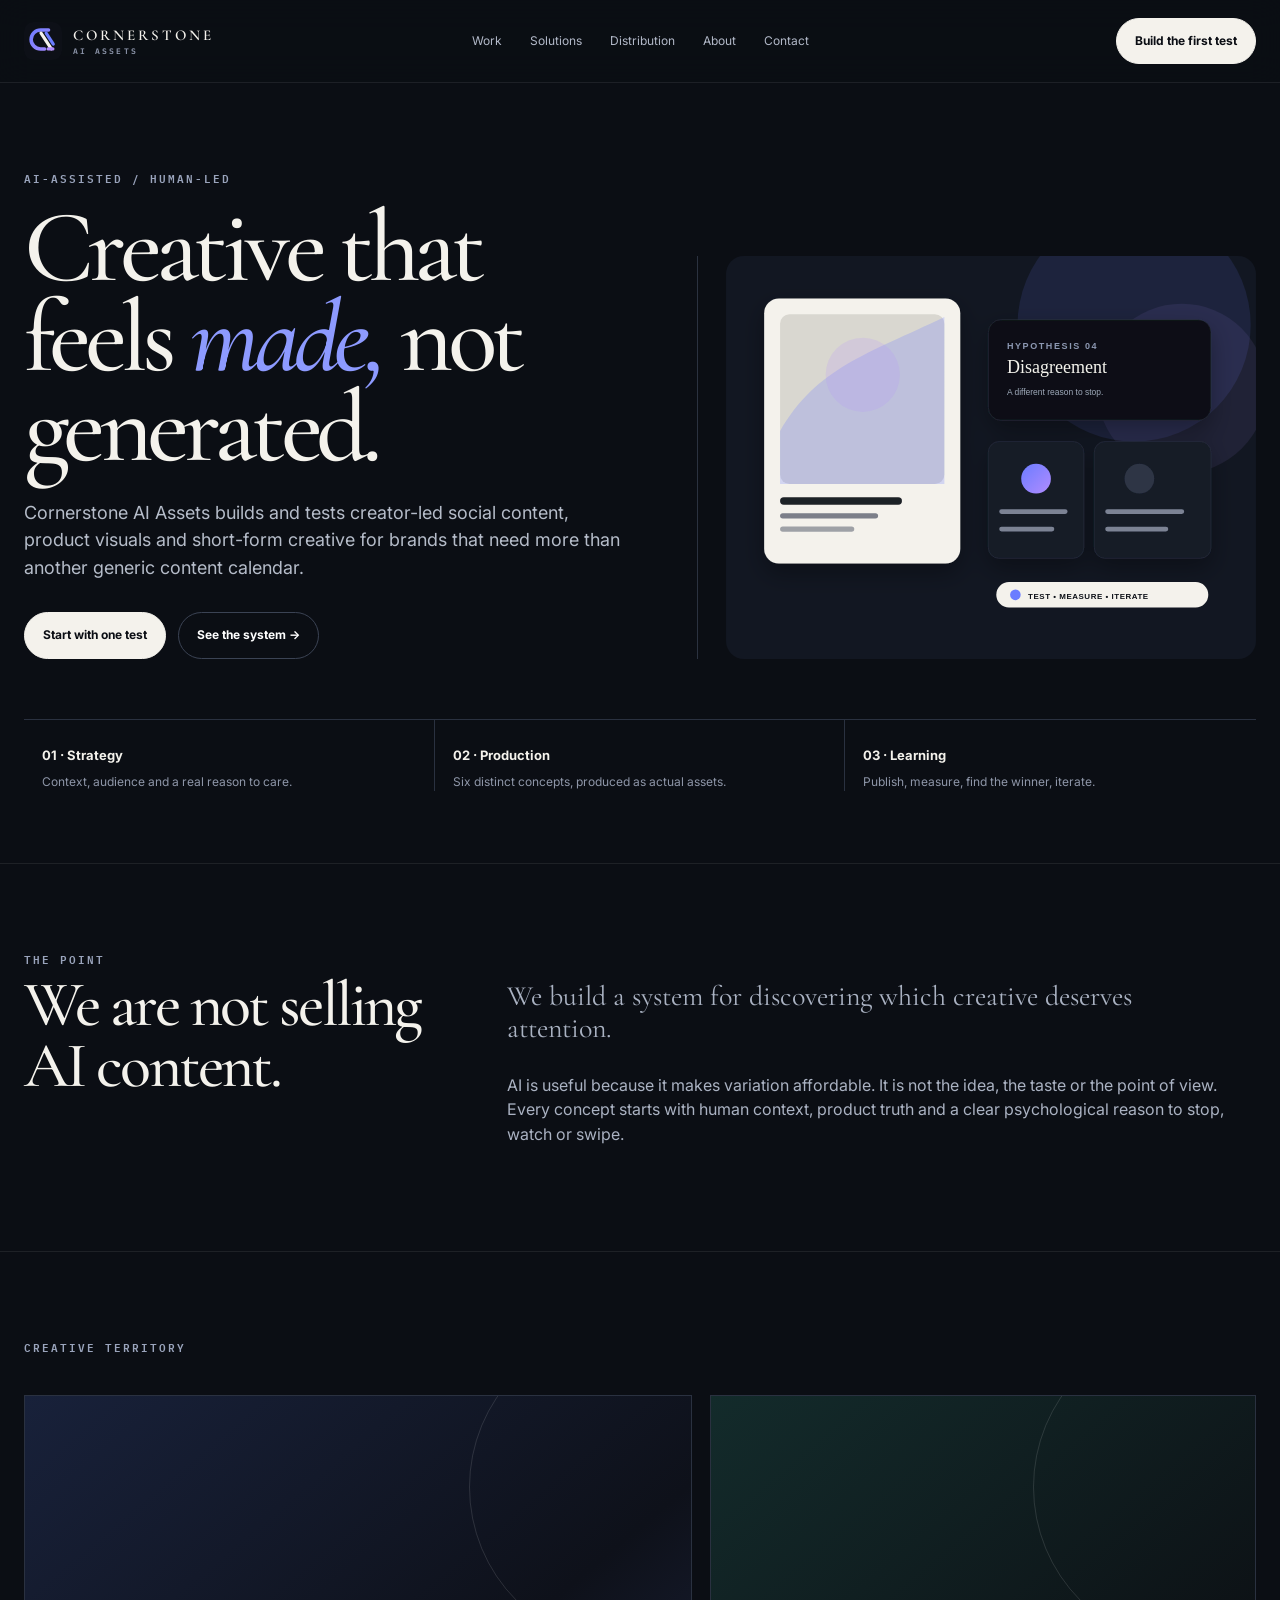
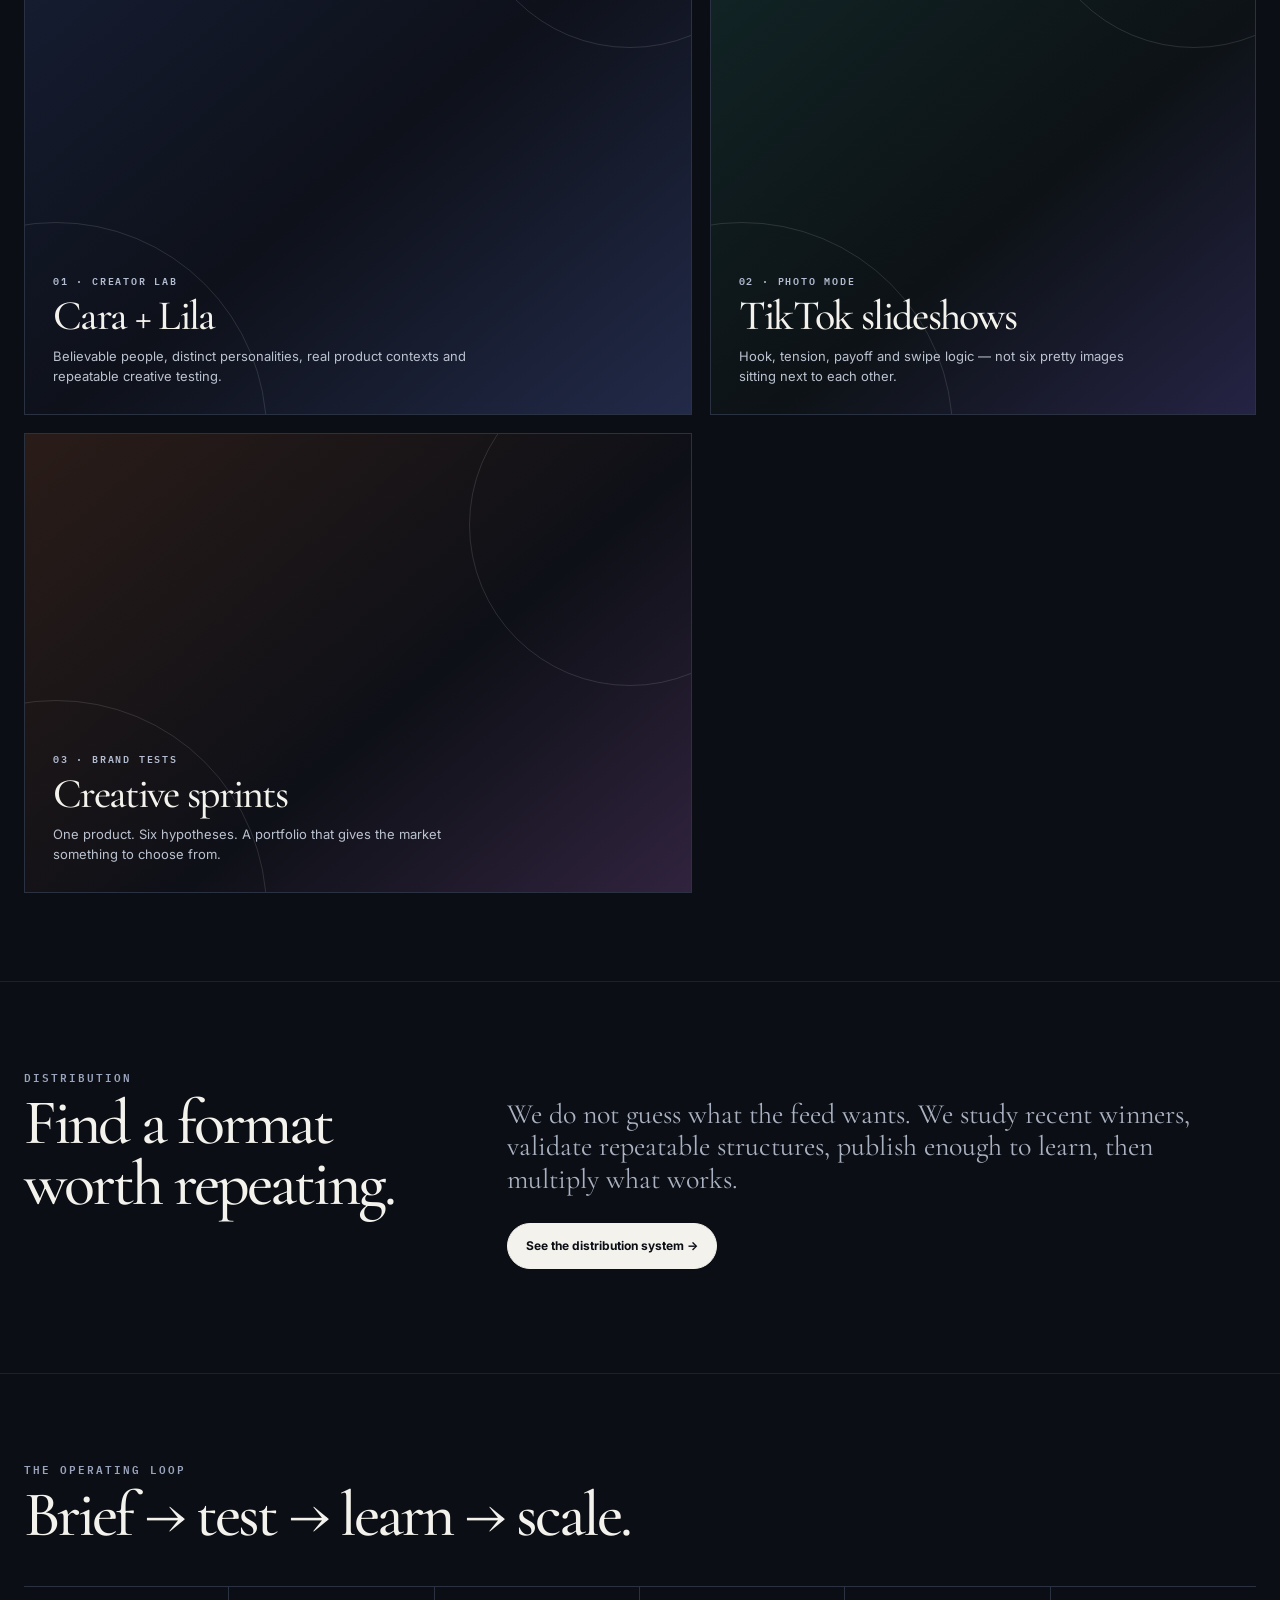
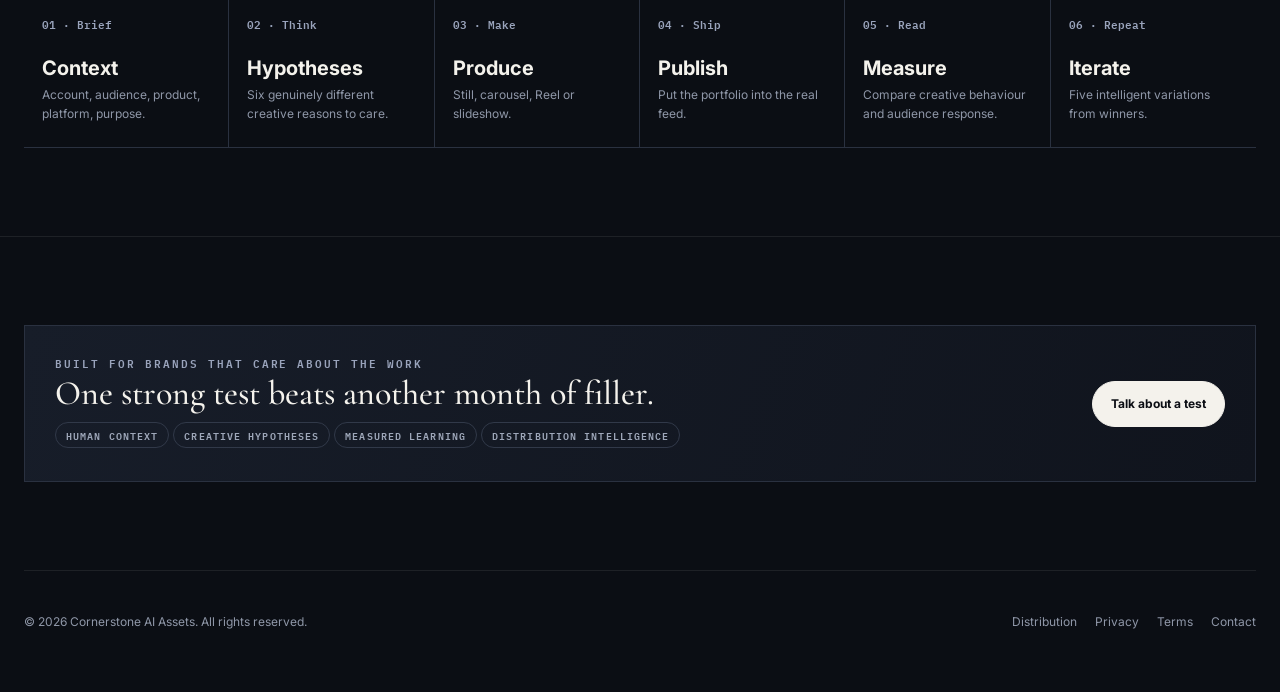
==== commit f0c9a41f: "Add distribution positioning and navigation" ====
--- a/index.html
+++ b/index.html
@@ -1 +1 @@
-<!doctype html><html lang="en-GB"><head><meta charset="utf-8"><meta name="viewport" content="width=device-width, initial-scale=1"><title>Cornerstone AI Assets — Creative that earns attention</title><meta name="description" content="Human-first creative testing for brands. Creator-led content, stills, carousels, short-form video and TikTok slideshows, built around distinct hypotheses and measured learning."><meta property="og:title" content="Cornerstone AI Assets — Creative that earns attention"><meta property="og:description" content="Human-first creative. AI-assisted production. Measured testing."><meta property="og:type" content="website"><meta property="og:url" content="https://www.cornerstoneaiassets.com/"><meta property="og:image" content="https://www.cornerstoneaiassets.com/assets/og-preview.svg"><meta name="twitter:card" content="summary_large_image"><meta name="twitter:image" content="https://www.cornerstoneaiassets.com/assets/og-preview.svg"><link rel="icon" href="assets/logo-mark.svg" type="image/svg+xml"><link rel="stylesheet" href="assets/site.css"><link rel="preconnect" href="https://fonts.googleapis.com"><link rel="preconnect" href="https://fonts.gstatic.com" crossorigin><link href="https://fonts.googleapis.com/css2?family=Cormorant+Garamond:ital,wght@0,400;0,500;1,400;1,500&family=IBM+Plex+Mono:wght@400;500;600&family=Inter:wght@400;500;600;700&display=swap" rel="stylesheet"></head><body><header class="topbar"><div class="shell nav"><a class="brand" href="index.html"><img src="assets/logo-mark.svg" alt="Cornerstone AI Assets"><span class="brand-word">CORNERSTONE<small>AI ASSETS</small></span></a><nav class="navlinks"><a href="work.html">Work</a><a href="services.html">Solutions</a><a href="about.html">About</a><a href="contact.html">Contact</a></nav><a class="btn btn-primary nav-cta" href="contact.html">Build the first test</a></div></header><main><section class="shell hero"><div class="hero-grid"><div><div class="eyebrow">AI-assisted / human-led</div><h1>Creative that feels <em>made,</em> not generated.</h1><p class="hero-copy">Cornerstone AI Assets builds and tests creator-led social content, product visuals and short-form creative for brands that need more than another generic content calendar.</p><div class="hero-actions"><a class="btn btn-primary" href="contact.html">Start with one test</a><a class="btn btn-ghost" href="work.html">See the system →</a></div></div><div class="hero-art"><img src="assets/hero-art.svg" alt="Editorial creative testing composition"></div></div><div class="hero-index"><div><b>01 · Strategy</b><span>Context, audience and a real reason to care.</span></div><div><b>02 · Production</b><span>Six distinct concepts, produced as actual assets.</span></div><div><b>03 · Learning</b><span>Publish, measure, find the winner, iterate.</span></div></div></section><section class="section"><div class="shell intro"><div><div class="eyebrow">The point</div><h2>We are not selling AI content.</h2></div><div><p class="manifesto">We build a system for discovering which creative deserves attention.</p><p>AI is useful because it makes variation affordable. It is not the idea, the taste or the point of view. Every concept starts with human context, product truth and a clear psychological reason to stop, watch or swipe.</p></div></div></section><section class="section" id="work"><div class="shell"><div class="eyebrow">Creative territory</div><div class="work-grid"><a class="work-card tall" href="work.html#creator-lab"><div class="work-art"></div><div class="work-copy"><div class="work-kicker">01 · Creator lab</div><div class="work-title">Cara + Lila</div><div class="work-sub">Believable people, distinct personalities, real product contexts and repeatable creative testing.</div></div></a><a class="work-card" href="work.html#slideshow"><div class="work-art green"></div><div class="work-copy"><div class="work-kicker">02 · Photo mode</div><div class="work-title">TikTok slideshows</div><div class="work-sub">Hook, tension, payoff and swipe logic — not six pretty images sitting next to each other.</div></div></a><a class="work-card" href="work.html#commercial"><div class="work-art orange"></div><div class="work-copy"><div class="work-kicker">03 · Brand tests</div><div class="work-title">Creative sprints</div><div class="work-sub">One product. Six hypotheses. A portfolio that gives the market something to choose from.</div></div></a></div></div></section><section class="section"><div class="shell"><div class="eyebrow">The operating loop</div><h2>Brief → test → learn → scale.</h2><div class="system"><div class="system-step"><b>01 · Brief</b><h3>Context</h3><p>Account, audience, product, platform, purpose.</p></div><div class="system-step"><b>02 · Think</b><h3>Hypotheses</h3><p>Six genuinely different creative reasons to care.</p></div><div class="system-step"><b>03 · Make</b><h3>Produce</h3><p>Still, carousel, Reel or slideshow.</p></div><div class="system-step"><b>04 · Ship</b><h3>Publish</h3><p>Put the portfolio into the real feed.</p></div><div class="system-step"><b>05 · Read</b><h3>Measure</h3><p>Compare creative behaviour and audience response.</p></div><div class="system-step"><b>06 · Repeat</b><h3>Iterate</h3><p>Five intelligent variations from winners.</p></div></div></div></section><section class="section"><div class="shell"><div class="band"><div><div class="eyebrow">Built for brands that care about the work</div><h3>One strong test beats another month of filler.</h3><div class="pill">Human context</div><div class="pill">Creative hypotheses</div><div class="pill">Measured learning</div></div><a class="btn btn-primary" href="contact.html">Talk about a test</a></div></div></section></main><footer class="shell footer"><span>© 2026 Cornerstone AI Assets. All rights reserved.</span><div class="footer-links"><a href="privacy.html">Privacy</a><a href="terms.html">Terms</a><a href="contact.html">Contact</a></div></footer></body></html>+<!doctype html><html lang="en-GB"><head><meta charset="utf-8"><meta name="viewport" content="width=device-width,initial-scale=1"><title>Cornerstone AI Assets — Creative that earns attention</title><meta name="description" content="Human-first creative testing for brands. Creator-led content, stills, carousels, short-form video and TikTok slideshows, built around distinct hypotheses and measured learning."><meta property="og:title" content="Cornerstone AI Assets — Creative that earns attention"><meta property="og:description" content="Human-first creative. AI-assisted production. Measured testing."><meta property="og:type" content="website"><meta property="og:url" content="https://www.cornerstoneaiassets.com/"><meta property="og:image" content="https://www.cornerstoneaiassets.com/assets/og-preview.svg"><meta name="twitter:card" content="summary_large_image"><meta name="twitter:image" content="https://www.cornerstoneaiassets.com/assets/og-preview.svg"><link rel="icon" href="assets/logo-mark.svg" type="image/svg+xml"><link rel="stylesheet" href="assets/site.css"><link rel="preconnect" href="https://fonts.googleapis.com"><link rel="preconnect" href="https://fonts.gstatic.com" crossorigin><link href="https://fonts.googleapis.com/css2?family=Cormorant+Garamond:ital,wght@0,400;0,500;1,400;1,500&family=IBM+Plex+Mono:wght@400;500;600&family=Inter:wght@400;500;600;700&display=swap" rel="stylesheet"></head><body><header class="topbar"><div class="shell nav"><a class="brand" href="index.html"><img src="assets/logo-mark.svg" alt="Cornerstone AI Assets"><span class="brand-word">CORNERSTONE<small>AI ASSETS</small></span></a><nav class="navlinks"><a href="work.html">Work</a><a href="services.html">Solutions</a><a href="distribution.html">Distribution</a><a href="about.html">About</a><a href="contact.html">Contact</a></nav><a class="btn btn-primary nav-cta" href="contact.html">Build the first test</a></div></header><main><section class="shell hero"><div class="hero-grid"><div><div class="eyebrow">AI-assisted / human-led</div><h1>Creative that feels <em>made,</em> not generated.</h1><p class="hero-copy">Cornerstone AI Assets builds and tests creator-led social content, product visuals and short-form creative for brands that need more than another generic content calendar.</p><div class="hero-actions"><a class="btn btn-primary" href="contact.html">Start with one test</a><a class="btn btn-ghost" href="work.html">See the system →</a></div></div><div class="hero-art"><img src="assets/hero-art.svg" alt="Editorial creative testing composition"></div></div><div class="hero-index"><div><b>01 · Strategy</b><span>Context, audience and a real reason to care.</span></div><div><b>02 · Production</b><span>Six distinct concepts, produced as actual assets.</span></div><div><b>03 · Learning</b><span>Publish, measure, find the winner, iterate.</span></div></div></section><section class="section"><div class="shell intro"><div><div class="eyebrow">The point</div><h2>We are not selling AI content.</h2></div><div><p class="manifesto">We build a system for discovering which creative deserves attention.</p><p>AI is useful because it makes variation affordable. It is not the idea, the taste or the point of view. Every concept starts with human context, product truth and a clear psychological reason to stop, watch or swipe.</p></div></div></section><section class="section" id="work"><div class="shell"><div class="eyebrow">Creative territory</div><div class="work-grid"><a class="work-card tall" href="work.html#creator-lab"><div class="work-art"></div><div class="work-copy"><div class="work-kicker">01 · Creator lab</div><div class="work-title">Cara + Lila</div><div class="work-sub">Believable people, distinct personalities, real product contexts and repeatable creative testing.</div></div></a><a class="work-card" href="work.html#slideshow"><div class="work-art green"></div><div class="work-copy"><div class="work-kicker">02 · Photo mode</div><div class="work-title">TikTok slideshows</div><div class="work-sub">Hook, tension, payoff and swipe logic — not six pretty images sitting next to each other.</div></div></a><a class="work-card" href="work.html#commercial"><div class="work-art orange"></div><div class="work-copy"><div class="work-kicker">03 · Brand tests</div><div class="work-title">Creative sprints</div><div class="work-sub">One product. Six hypotheses. A portfolio that gives the market something to choose from.</div></div></a></div></div></section><section class="section"><div class="shell intro"><div><div class="eyebrow">Distribution</div><h2>Find a format worth repeating.</h2></div><div><p class="manifesto">We do not guess what the feed wants. We study recent winners, validate repeatable structures, publish enough to learn, then multiply what works.</p><p><a class="btn btn-primary" href="distribution.html">See the distribution system →</a></p></div></div></section><section class="section"><div class="shell"><div class="eyebrow">The operating loop</div><h2>Brief → test → learn → scale.</h2><div class="system"><div class="system-step"><b>01 · Brief</b><h3>Context</h3><p>Account, audience, product, platform, purpose.</p></div><div class="system-step"><b>02 · Think</b><h3>Hypotheses</h3><p>Six genuinely different creative reasons to care.</p></div><div class="system-step"><b>03 · Make</b><h3>Produce</h3><p>Still, carousel, Reel or slideshow.</p></div><div class="system-step"><b>04 · Ship</b><h3>Publish</h3><p>Put the portfolio into the real feed.</p></div><div class="system-step"><b>05 · Read</b><h3>Measure</h3><p>Compare creative behaviour and audience response.</p></div><div class="system-step"><b>06 · Repeat</b><h3>Iterate</h3><p>Five intelligent variations from winners.</p></div></div></div></section><section class="section"><div class="shell"><div class="band"><div><div class="eyebrow">Built for brands that care about the work</div><h3>One strong test beats another month of filler.</h3><div class="pill">Human context</div><div class="pill">Creative hypotheses</div><div class="pill">Measured learning</div><div class="pill">Distribution intelligence</div></div><a class="btn btn-primary" href="contact.html">Talk about a test</a></div></div></section></main><footer class="shell footer"><span>© 2026 Cornerstone AI Assets. All rights reserved.</span><div class="footer-links"><a href="distribution.html">Distribution</a><a href="privacy.html">Privacy</a><a href="terms.html">Terms</a><a href="contact.html">Contact</a></div></footer></body></html>
